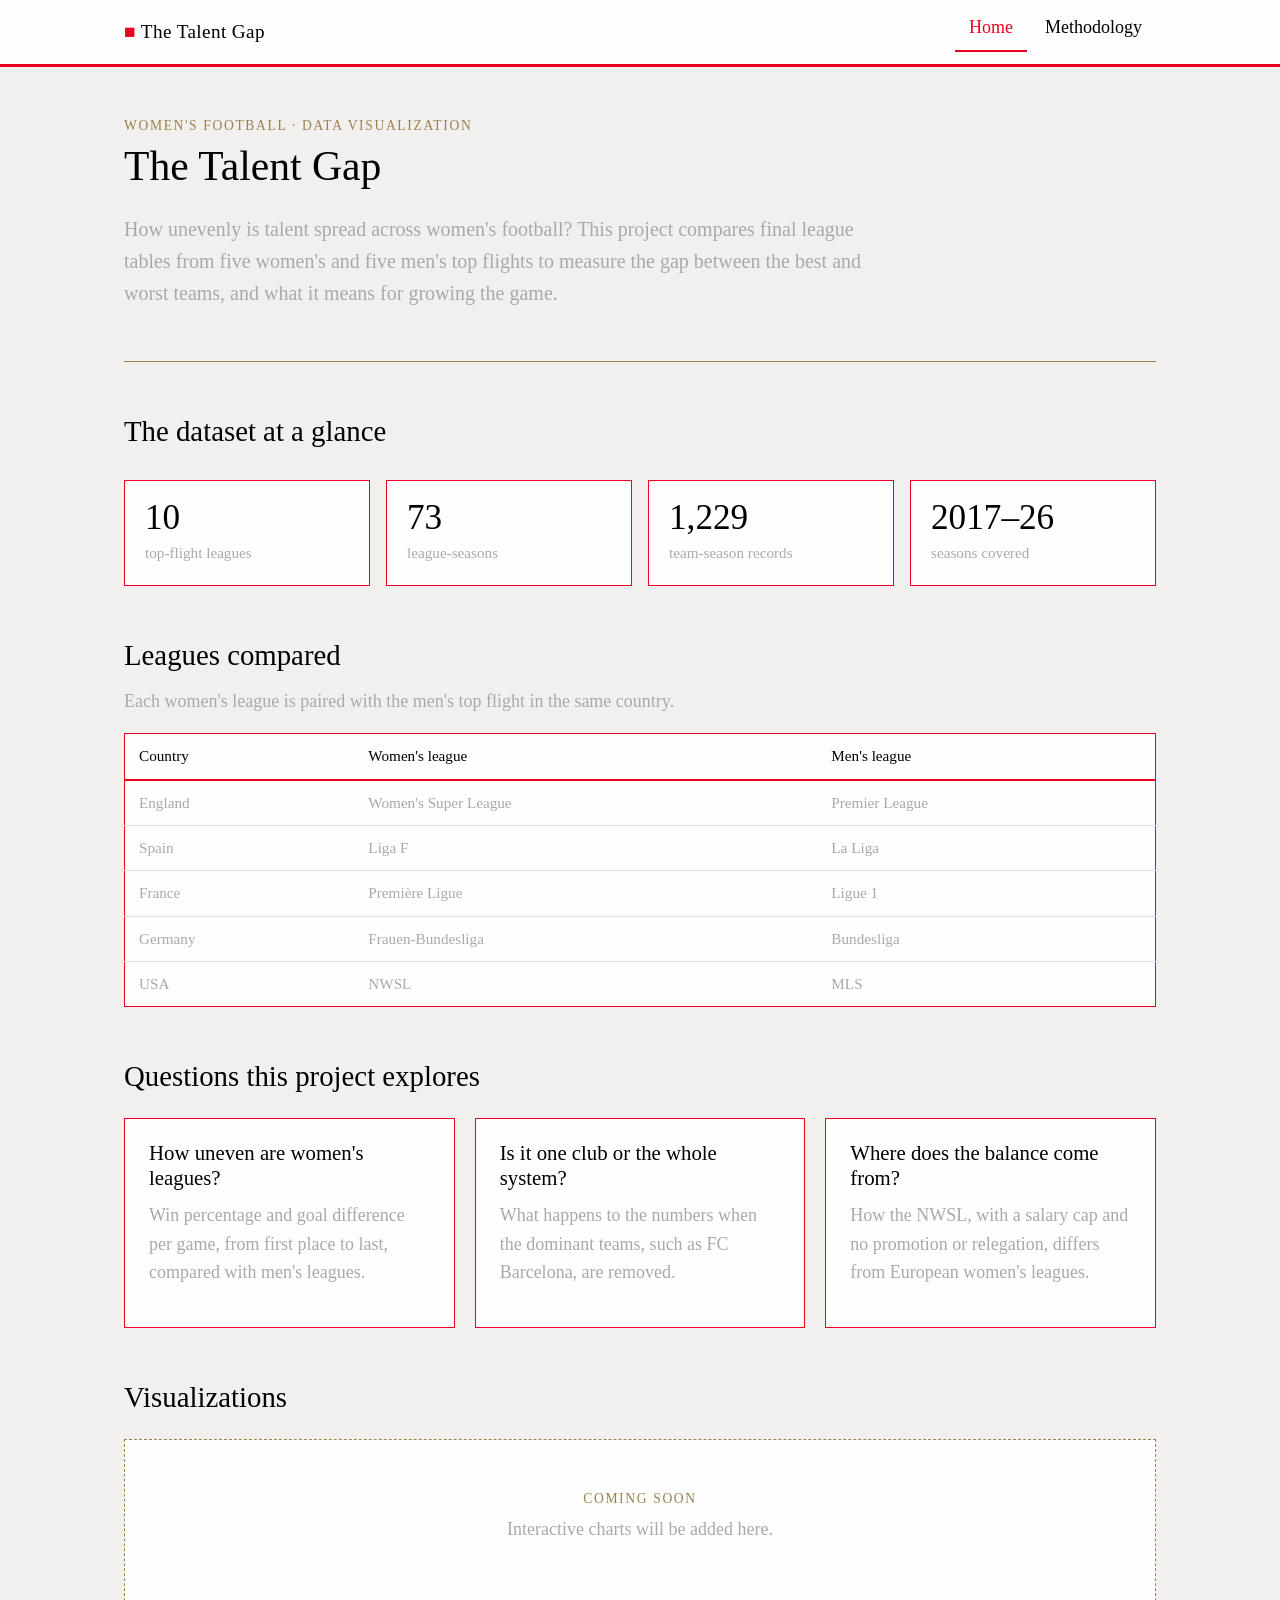
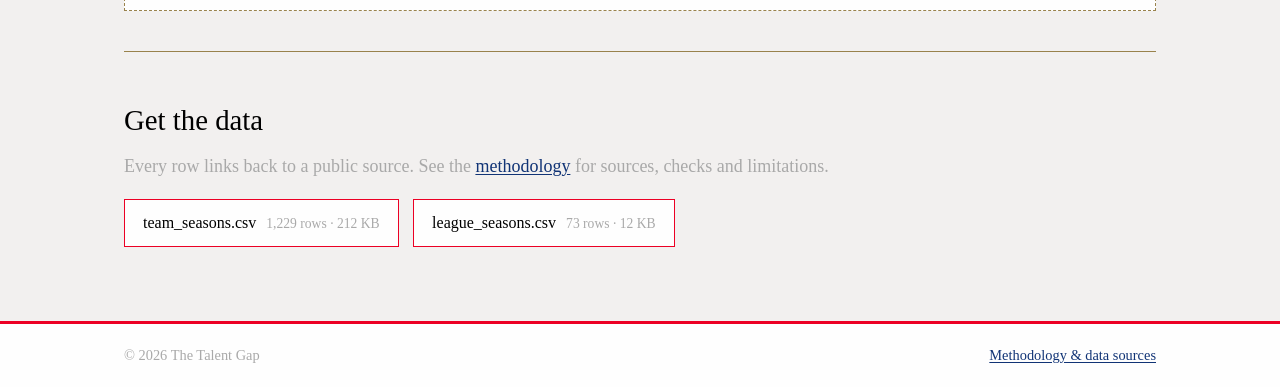
==== index.html @ 74a4b386 "add index.html" ====
<!DOCTYPE html>
<html lang="en">
<head>
  <meta charset="UTF-8">
  <meta name="viewport" content="width=device-width, initial-scale=1.0">
  <title>The Talent Gap | Women's Football Data Visualization</title>
  <meta name="description" content="A data visualization project comparing competitive balance and goal difference across women's and men's top-flight football leagues, 2017–2026.">
  <link rel="stylesheet" href="css/style.css">
</head>
<body>

  <header class="site-header">
    <div class="container">
      <a class="site-title" href="index.html"><span class="mark">&#9632;</span> The Talent Gap</a>
      <button class="nav-toggle" aria-expanded="false" aria-controls="site-nav">Menu</button>
      <nav class="site-nav" id="site-nav" aria-label="Main">
        <ul>
          <li><a href="index.html" aria-current="page">Home</a></li>
          <!-- Add later: <li><a href="visualizations.html">Visualizations</a></li> -->
          <!-- Add later: <li><a href="takeaways.html">Takeaways</a></li> -->
          <li><a href="methodology.html">Methodology</a></li>
        </ul>
      </nav>
    </div>
  </header>

  <main>
    <div class="container">

      <section class="hero">
        <p class="eyebrow">Women's football &middot; Data visualization</p>
        <h1>The Talent Gap</h1>
        <p class="lede">
          How unevenly is talent spread across women's football? This project compares
          final league tables from five women's and five men's top flights to measure
          the gap between the best and worst teams, and what it means for growing the game.
        </p>
      </section>

      <section aria-labelledby="dataset-heading">
        <h2 id="dataset-heading">The dataset at a glance</h2>
        <div class="stats">
          <div class="stat"><span class="value">10</span><span class="label">top-flight leagues</span></div>
          <div class="stat"><span class="value">73</span><span class="label">league-seasons</span></div>
          <div class="stat"><span class="value">1,229</span><span class="label">team-season records</span></div>
          <div class="stat"><span class="value">2017&ndash;26</span><span class="label">seasons covered</span></div>
        </div>
      </section>

      <section aria-labelledby="leagues-heading">
        <h2 id="leagues-heading">Leagues compared</h2>
        <p>Each women's league is paired with the men's top flight in the same country.</p>
        <div class="table-wrap">
          <table>
            <thead>
              <tr><th scope="col">Country</th><th scope="col">Women's league</th><th scope="col">Men's league</th></tr>
            </thead>
            <tbody>
              <tr><td>England</td><td>Women's Super League</td><td>Premier League</td></tr>
              <tr><td>Spain</td><td>Liga F</td><td>La Liga</td></tr>
              <tr><td>France</td><td>Première Ligue</td><td>Ligue 1</td></tr>
              <tr><td>Germany</td><td>Frauen-Bundesliga</td><td>Bundesliga</td></tr>
              <tr><td>USA</td><td>NWSL</td><td>MLS</td></tr>
            </tbody>
          </table>
        </div>
      </section>

      <section aria-labelledby="questions-heading">
        <h2 id="questions-heading">Questions this project explores</h2>
        <div class="cards">
          <div class="card">
            <h3>How uneven are women's leagues?</h3>
            <p>Win percentage and goal difference per game, from first place to last, compared with men's leagues.</p>
          </div>
          <div class="card">
            <h3>Is it one club or the whole system?</h3>
            <p>What happens to the numbers when the dominant teams, such as FC Barcelona, are removed.</p>
          </div>
          <div class="card">
            <h3>Where does the balance come from?</h3>
            <p>How the NWSL, with a salary cap and no promotion or relegation, differs from European women's leagues.</p>
          </div>
        </div>
      </section>

      <section aria-labelledby="viz-heading">
        <h2 id="viz-heading">Visualizations</h2>
        <div class="placeholder">
          <p class="eyebrow">Coming soon</p>
          <p>Interactive charts will be added here.</p>
        </div>
      </section>

      <hr class="rule">

      <section aria-labelledby="data-heading">
        <h2 id="data-heading">Get the data</h2>
        <p>
          Every row links back to a public source. See the
          <a href="methodology.html">methodology</a> for sources, checks and limitations.
        </p>
        <a class="button" href="data/team_seasons.csv" download>team_seasons.csv <span class="meta">1,229 rows &middot; 212 KB</span></a>
        <a class="button" href="data/league_seasons.csv" download>league_seasons.csv <span class="meta">73 rows &middot; 12 KB</span></a>
      </section>

    </div>
  </main>

  <footer class="site-footer">
    <div class="container">
      <span>&copy; <span id="year"></span> The Talent Gap</span>
      <span><a href="methodology.html">Methodology &amp; data sources</a></span>
    </div>
  </footer>

  <script src="js/main.js"></script>
</body>
</html>
---- css/style.css ----
:root {
  /* Base */
  --bg: #F2F0EF;
  --text: #A9A9A9;        /* body text */
  --heading: #000000;     /* titles / headers */
  --surface: #fefefe;     /* cards, tables, panels */

  /* Arsenal accents */
  --red: #ec0024;         /* primary accent: rules, borders, active nav */
  --red-dark: #ce0041;    /* hover / pressed */
  --navy: #113476;        /* links, secondary accent */
  --gold: #99824c;        /* small details: labels, eyebrow text */

  --font: "Times New Roman", Times, serif;
  --max-width: 1080px;
  --border: 1px solid var(--red);
}

/* ---------- Reset & base ---------- */
*,
*::before,
*::after { box-sizing: border-box; }

html { scroll-behavior: smooth; }

body {
  margin: 0;
  background: var(--bg);
  color: var(--text);
  font-family: var(--font);
  font-size: 18px;
  line-height: 1.6;
  display: flex;
  flex-direction: column;
  min-height: 100vh;
}

h1, h2, h3, h4 {
  color: var(--heading);
  font-weight: normal;
  line-height: 1.2;
  margin: 0 0 0.5em;
}
h1 { font-size: 2.6rem; }
h2 { font-size: 1.8rem; margin-top: 1.8em; }
h3 { font-size: 1.3rem; margin-top: 1.4em; }

p { margin: 0 0 1em; }

a {
  color: var(--navy);
  text-decoration: underline;
  text-underline-offset: 2px;
}
a:hover,
a:focus-visible { color: var(--red-dark); }

:focus-visible {
  outline: 2px solid var(--red);
  outline-offset: 2px;
}

strong { color: var(--heading); font-weight: bold; }

code {
  font-family: "Courier New", Courier, monospace;
  font-size: 0.9em;
  color: var(--heading);
  background: var(--surface);
  border: 1px solid #e3dfdc;
  padding: 0 4px;
}

.container {
  width: 100%;
  max-width: var(--max-width);
  margin: 0 auto;
  padding: 0 24px;
}

/* ---------- Header & navigation ---------- */
.site-header {
  background: var(--surface);
  border-bottom: 3px solid var(--red);
}

.site-header .container {
  display: flex;
  align-items: center;
  justify-content: space-between;
  gap: 24px;
  min-height: 64px;
}

.site-title {
  color: var(--heading);
  font-size: 1.2rem;
  text-decoration: none;
  letter-spacing: 0.02em;
}
.site-title:hover { color: var(--red); }
.site-title .mark { color: var(--red); }

.nav-toggle {
  display: none;
  background: none;
  border: var(--border);
  border-radius: 0;
  color: var(--heading);
  font-family: var(--font);
  font-size: 1rem;
  padding: 4px 12px;
  cursor: pointer;
}

.site-nav ul {
  list-style: none;
  display: flex;
  gap: 4px;
  margin: 0;
  padding: 0;
}

.site-nav a {
  display: block;
  padding: 8px 14px;
  color: var(--heading);
  text-decoration: none;
  border-bottom: 2px solid transparent;
}
.site-nav a:hover { color: var(--red); }
.site-nav a[aria-current="page"] {
  color: var(--red);
  border-bottom-color: var(--red);
}

/* ---------- Main ---------- */
main { flex: 1; padding: 48px 0 64px; }

.eyebrow {
  color: var(--gold);
  text-transform: uppercase;
  letter-spacing: 0.12em;
  font-size: 0.85rem;
  margin-bottom: 0.4em;
}

.lede {
  font-size: 1.25rem;
  max-width: 760px;
}

.rule {
  border: 0;
  border-top: 1px solid var(--gold);
  margin: 40px 0;
}

/* Hero */
.hero {
  padding-bottom: 32px;
  border-bottom: 1px solid var(--gold);
  margin-bottom: 40px;
}

/* Stat tiles */
.stats {
  display: grid;
  grid-template-columns: repeat(auto-fit, minmax(180px, 1fr));
  gap: 16px;
  margin: 32px 0;
}

.stat {
  background: var(--surface);
  border: var(--border);
  padding: 18px 20px;
}
.stat .value {
  display: block;
  color: var(--heading);
  font-size: 2.2rem;
  line-height: 1.1;
}
.stat .label { font-size: 0.95rem; }

/* Cards */
.cards {
  display: grid;
  grid-template-columns: repeat(auto-fit, minmax(260px, 1fr));
  gap: 20px;
  margin: 24px 0;
}

.card {
  background: var(--surface);
  border: var(--border);
  padding: 22px 24px;
}
.card h3 { margin-top: 0; }

/* Placeholder for charts added later */
.placeholder {
  background: var(--surface);
  border: 1px dashed var(--gold);
  padding: 48px 24px;
  text-align: center;
  margin: 24px 0;
}

/* Buttons (used for downloads) */
.button {
  display: inline-block;
  background: var(--surface);
  color: var(--heading);
  border: var(--border);
  border-radius: 0;
  padding: 10px 18px;
  text-decoration: none;
  font-family: var(--font);
  font-size: 1rem;
  margin: 0 10px 10px 0;
}
.button:hover,
.button:focus-visible {
  background: var(--red);
  color: var(--surface);
}
.button .meta { color: var(--text); font-size: 0.85rem; margin-left: 6px; }
.button:hover .meta { color: var(--surface); }

/* Tables */
.table-wrap { overflow-x: auto; margin: 16px 0 24px; }

table {
  width: 100%;
  border-collapse: collapse;
  background: var(--surface);
  border: var(--border);
  font-size: 0.95rem;
}

th, td {
  text-align: left;
  padding: 10px 14px;
  border-bottom: 1px solid #e3dfdc;
  vertical-align: top;
}

th {
  color: var(--heading);
  font-weight: normal;
  border-bottom: 2px solid var(--red);
}

tbody tr:last-child td { border-bottom: 0; }

/* Lists */
ol, ul { padding-left: 1.4em; }
li { margin-bottom: 0.4em; }

/* Methodology layout: sticky table of contents + content */
.with-toc {
  display: grid;
  grid-template-columns: 220px 1fr;
  gap: 48px;
  align-items: start;
}

.toc {
  position: sticky;
  top: 24px;
  background: var(--surface);
  border: var(--border);
  padding: 16px 18px;
  font-size: 0.95rem;
}
.toc h2 { font-size: 1.1rem; margin: 0 0 8px; }
.toc ul { list-style: none; padding: 0; margin: 0; }
.toc a { text-decoration: none; }

.doc section { scroll-margin-top: 24px; }
.doc section:first-child h2 { margin-top: 0; }

.note {
  border-left: 3px solid var(--navy);
  background: var(--surface);
  padding: 12px 16px;
  margin: 16px 0;
}

/* ---------- Footer ---------- */
.site-footer {
  background: var(--surface);
  border-top: 3px solid var(--red);
  padding: 20px 0;
  font-size: 0.9rem;
}
.site-footer .container {
  display: flex;
  justify-content: space-between;
  flex-wrap: wrap;
  gap: 12px;
}

/* ---------- Responsive ---------- */
@media (max-width: 760px) {
  body { font-size: 17px; }
  h1 { font-size: 2rem; }

  .nav-toggle { display: block; }
  .site-header .container { flex-wrap: wrap; }
  .site-nav { width: 100%; display: none; padding-bottom: 12px; }
  .site-nav.open { display: block; }
  .site-nav ul { flex-direction: column; }

  .with-toc { grid-template-columns: 1fr; gap: 24px; }
  .toc { position: static; }
}
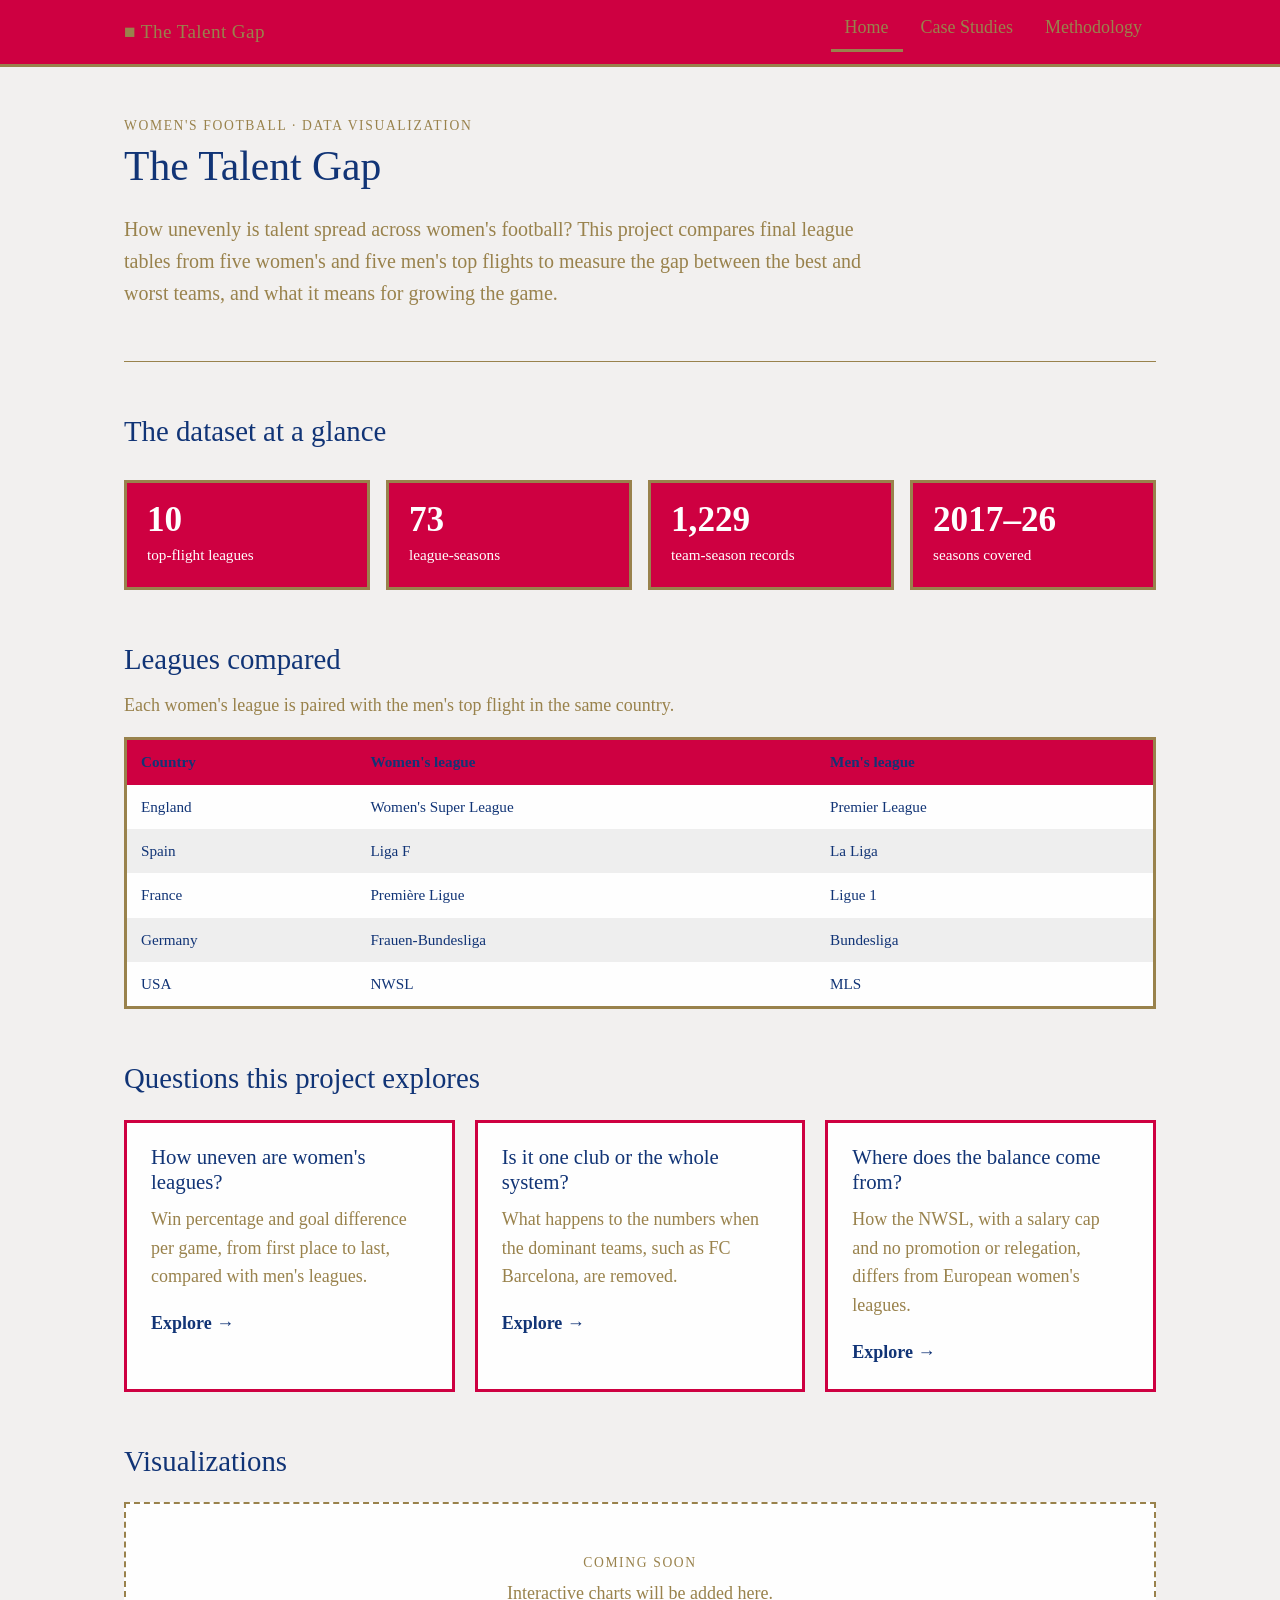
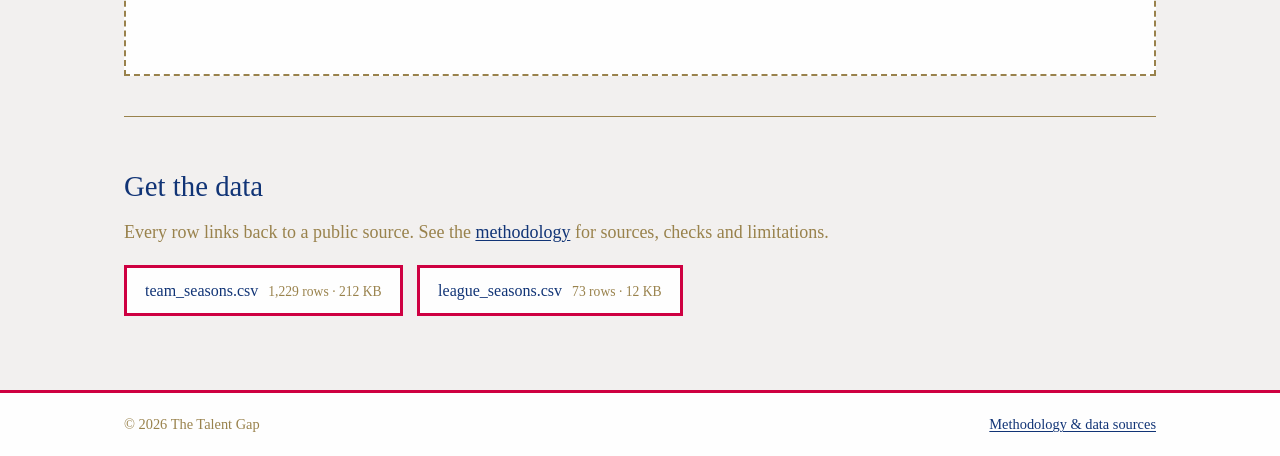
==== commit 956ab10e: "webpage html files" ====
--- a/index.html
+++ b/index.html
@@ -18,6 +18,7 @@
           <li><a href="index.html" aria-current="page">Home</a></li>
           <!-- Add later: <li><a href="visualizations.html">Visualizations</a></li> -->
           <!-- Add later: <li><a href="takeaways.html">Takeaways</a></li> -->
+          <li><a href="case-studies.html">Case Studies</a></li>
           <li><a href="methodology.html">Methodology</a></li>
         </ul>
       </nav>
@@ -69,18 +70,21 @@
       <section aria-labelledby="questions-heading">
         <h2 id="questions-heading">Questions this project explores</h2>
         <div class="cards">
-          <div class="card">
+          <a class="card card-link" href="question-uneven-leagues.html">
             <h3>How uneven are women's leagues?</h3>
             <p>Win percentage and goal difference per game, from first place to last, compared with men's leagues.</p>
-          </div>
-          <div class="card">
+            <span class="card-more">Explore &rarr;</span>
+          </a>
+          <a class="card card-link" href="question-one-club-or-system.html">
             <h3>Is it one club or the whole system?</h3>
             <p>What happens to the numbers when the dominant teams, such as FC Barcelona, are removed.</p>
-          </div>
-          <div class="card">
+            <span class="card-more">Explore &rarr;</span>
+          </a>
+          <a class="card card-link" href="question-where-balance-comes-from.html">
             <h3>Where does the balance come from?</h3>
             <p>How the NWSL, with a salary cap and no promotion or relegation, differs from European women's leagues.</p>
-          </div>
+            <span class="card-more">Explore &rarr;</span>
+          </a>
         </div>
       </section>
 
--- a/css/style.css
+++ b/css/style.css
@@ -1,20 +1,28 @@
+/* ==========================================================================
+   Women's Football Talent Dispersion: site styles
+   Palette: color change 3?
+   ========================================================================== */
 
 :root {
   /* Base */
-  --bg: #F2F0EF;
-  --text: #A9A9A9;        /* body text */
-  --heading: #000000;     /* titles / headers */
-  --surface: #fefefe;     /* cards, tables, panels */
-
-  /* Arsenal accents */
-  --red: #ec0024;         /* primary accent: rules, borders, active nav */
-  --red-dark: #ce0041;    /* hover / pressed */
-  --navy: #113476;        /* links, secondary accent */
-  --gold: #99824c;        /* small details: labels, eyebrow text */
+  --bg: #F2F0EF;          /* page background */
+  --surface: #fefefe;     /* Arsenal white: cards, table bodies, panels */
+
+  /* Arsenal palette */
+  --red: #ce0041;         /* primary red: outlines, header bar, table headers */
+  --red-2: #ec0024;       /* secondary red: only where stated */
+  --navy: #113476;        /* headings, links, table outlines and body text */
+  --gold: #99824c;        /* body text, header text and highlights */
+  --white: #fefefe;
+
+  /* Roles */
+  --text: var(--gold);    /* body text */
+  --heading: var(--navy); /* titles / headers */
 
   --font: "Times New Roman", Times, serif;
   --max-width: 1080px;
-  --border: 1px solid var(--red);
+  --outline-width: 3px;
+  --border: var(--outline-width) solid var(--red);
 }
 
 /* ---------- Reset & base ---------- */
@@ -54,7 +62,7 @@
   text-underline-offset: 2px;
 }
 a:hover,
-a:focus-visible { color: var(--red-dark); }
+a:focus-visible { color: var(--red); }
 
 :focus-visible {
   outline: 2px solid var(--red);
@@ -66,7 +74,7 @@
 code {
   font-family: "Courier New", Courier, monospace;
   font-size: 0.9em;
-  color: var(--heading);
+  color: var(--navy);
   background: var(--surface);
   border: 1px solid #e3dfdc;
   padding: 0 4px;
@@ -79,10 +87,10 @@
   padding: 0 24px;
 }
 
-/* ---------- Header & navigation ---------- */
+/* ---------- Header & navigation (red bar, gold text) ---------- */
 .site-header {
-  background: var(--surface);
-  border-bottom: 3px solid var(--red);
+  background: var(--red);
+  border-bottom: 3px solid var(--gold);
 }
 
 .site-header .container {
@@ -93,21 +101,24 @@
   min-height: 64px;
 }
 
+.site-header :focus-visible { outline-color: var(--gold); }
+
 .site-title {
-  color: var(--heading);
+  color: var(--gold);
   font-size: 1.2rem;
   text-decoration: none;
   letter-spacing: 0.02em;
 }
-.site-title:hover { color: var(--red); }
-.site-title .mark { color: var(--red); }
+.site-title:hover,
+.site-title:focus-visible { color: var(--white); }
+.site-title .mark { color: var(--gold); }
 
 .nav-toggle {
   display: none;
   background: none;
-  border: var(--border);
+  border: 2px solid var(--gold);
   border-radius: 0;
-  color: var(--heading);
+  color: var(--gold);
   font-family: var(--font);
   font-size: 1rem;
   padding: 4px 12px;
@@ -125,14 +136,15 @@
 .site-nav a {
   display: block;
   padding: 8px 14px;
-  color: var(--heading);
+  color: var(--gold);
   text-decoration: none;
-  border-bottom: 2px solid transparent;
-}
-.site-nav a:hover { color: var(--red); }
+  border-bottom: 3px solid transparent;
+}
+.site-nav a:hover,
+.site-nav a:focus-visible { color: var(--white); }
 .site-nav a[aria-current="page"] {
-  color: var(--red);
-  border-bottom-color: var(--red);
+  color: var(--gold);
+  border-bottom-color: var(--gold);
 }
 
 /* ---------- Main ---------- */
@@ -164,7 +176,7 @@
   margin-bottom: 40px;
 }
 
-/* Stat tiles */
+/* Stat tiles: red box, gold outline, bold navy number, white label */
 .stats {
   display: grid;
   grid-template-columns: repeat(auto-fit, minmax(180px, 1fr));
@@ -173,17 +185,21 @@
 }
 
 .stat {
-  background: var(--surface);
-  border: var(--border);
+  background: var(--red);
+  border: var(--outline-width) solid var(--gold);
   padding: 18px 20px;
 }
 .stat .value {
   display: block;
-  color: var(--heading);
+  color: var(--white);
+  font-weight: bold;
   font-size: 2.2rem;
   line-height: 1.1;
 }
-.stat .label { font-size: 0.95rem; }
+.stat .label {
+  color: var(--white);
+  font-size: 0.95rem;
+}
 
 /* Cards */
 .cards {
@@ -200,10 +216,42 @@
 }
 .card h3 { margin-top: 0; }
 
+/* Clickable cards */
+.card-link {
+  display: block;
+  color: var(--text);
+  text-decoration: none;
+  transition: border-color 0.15s ease, background-color 0.15s ease;
+}
+.card-link:hover,
+.card-link:focus-visible {
+  color: var(--text);
+  border-color: var(--navy);
+  background: #f7f7f7;
+}
+.card-link:hover h3,
+.card-link:focus-visible h3 { text-decoration: underline; text-underline-offset: 3px; }
+.card-more { color: var(--navy); font-weight: bold; }
+
+/* Back link on sub-pages */
+.back-link { display: inline-block; margin-bottom: 1em; }
+
+/* Planned-focus note under case-study headings */
+.plan {
+  border-left: 3px solid var(--gold);
+  background: var(--surface);
+  padding: 10px 16px;
+  margin: 0 0 16px;
+  font-style: italic;
+}
+
+.case-study { padding-bottom: 8px; border-bottom: 1px solid var(--gold); margin-bottom: 32px; }
+.case-study:last-child { border-bottom: 0; }
+
 /* Placeholder for charts added later */
 .placeholder {
   background: var(--surface);
-  border: 1px dashed var(--gold);
+  border: 2px dashed var(--gold);
   padding: 48px 24px;
   text-align: center;
   margin: 24px 0;
@@ -213,7 +261,7 @@
 .button {
   display: inline-block;
   background: var(--surface);
-  color: var(--heading);
+  color: var(--navy);
   border: var(--border);
   border-radius: 0;
   padding: 10px 18px;
@@ -225,36 +273,42 @@
 .button:hover,
 .button:focus-visible {
   background: var(--red);
-  color: var(--surface);
-}
-.button .meta { color: var(--text); font-size: 0.85rem; margin-left: 6px; }
-.button:hover .meta { color: var(--surface); }
-
-/* Tables */
+  color: var(--white);
+}
+.button .meta { color: var(--gold); font-size: 0.85rem; margin-left: 6px; }
+.button:hover .meta,
+.button:focus-visible .meta { color: var(--white); }
+
+/* Tables: gold outline, red header row with bold navy text,
+   alternating white / light grey rows with navy text, darker grey on hover */
 .table-wrap { overflow-x: auto; margin: 16px 0 24px; }
 
 table {
   width: 100%;
   border-collapse: collapse;
   background: var(--surface);
-  border: var(--border);
+  border: var(--outline-width) solid var(--gold);
   font-size: 0.95rem;
 }
 
 th, td {
   text-align: left;
   padding: 10px 14px;
-  border-bottom: 1px solid #e3dfdc;
   vertical-align: top;
 }
 
-th {
-  color: var(--heading);
-  font-weight: normal;
-  border-bottom: 2px solid var(--red);
-}
-
-tbody tr:last-child td { border-bottom: 0; }
+thead th {
+  background: var(--red);
+  color: var(--navy);
+  font-weight: bold;
+}
+
+tbody td { color: var(--navy); }
+
+tbody tr:nth-child(odd)  { background: var(--surface); }
+tbody tr:nth-child(even) { background: #eeeeee; }   /* light grey stripe */
+tbody tr { transition: background-color 0.15s ease; }
+tbody tr:hover { background: #d9d9d9; }             /* darker grey on hover */
 
 /* Lists */
 ol, ul { padding-left: 1.4em; }
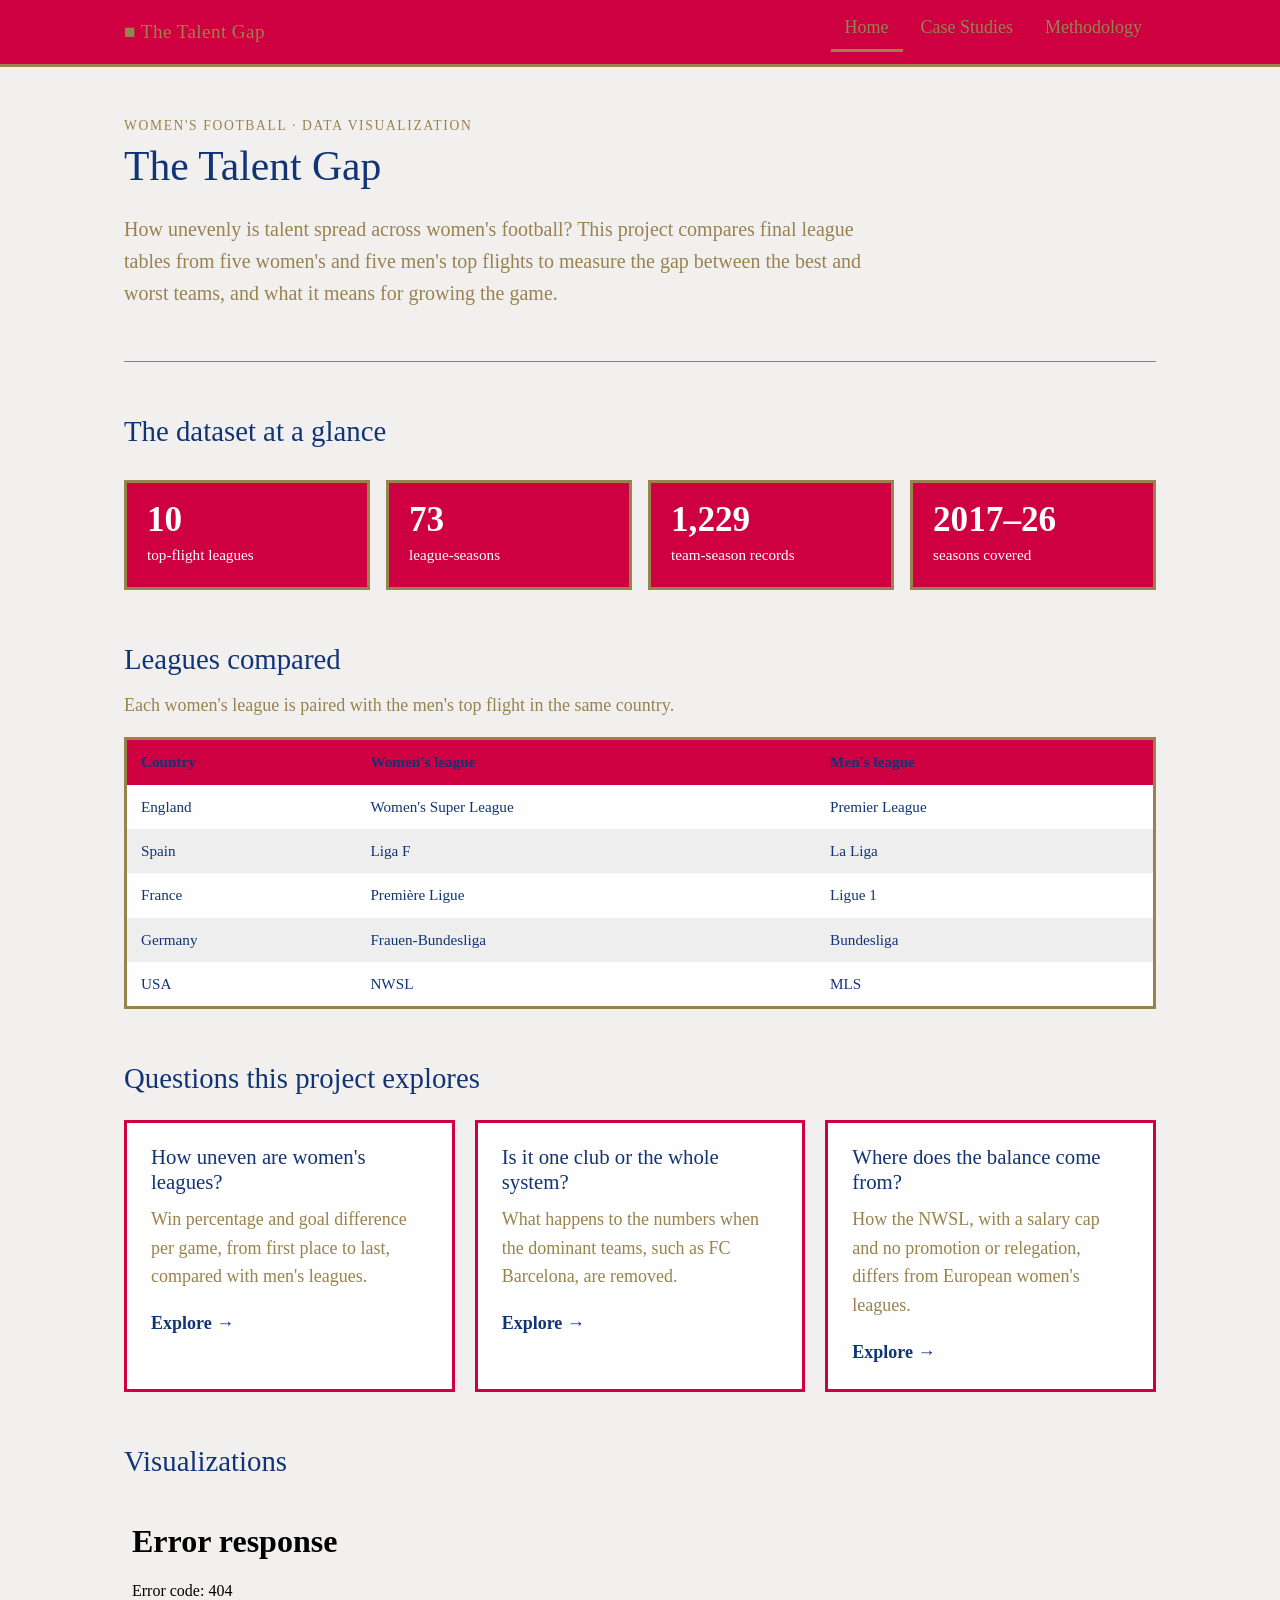
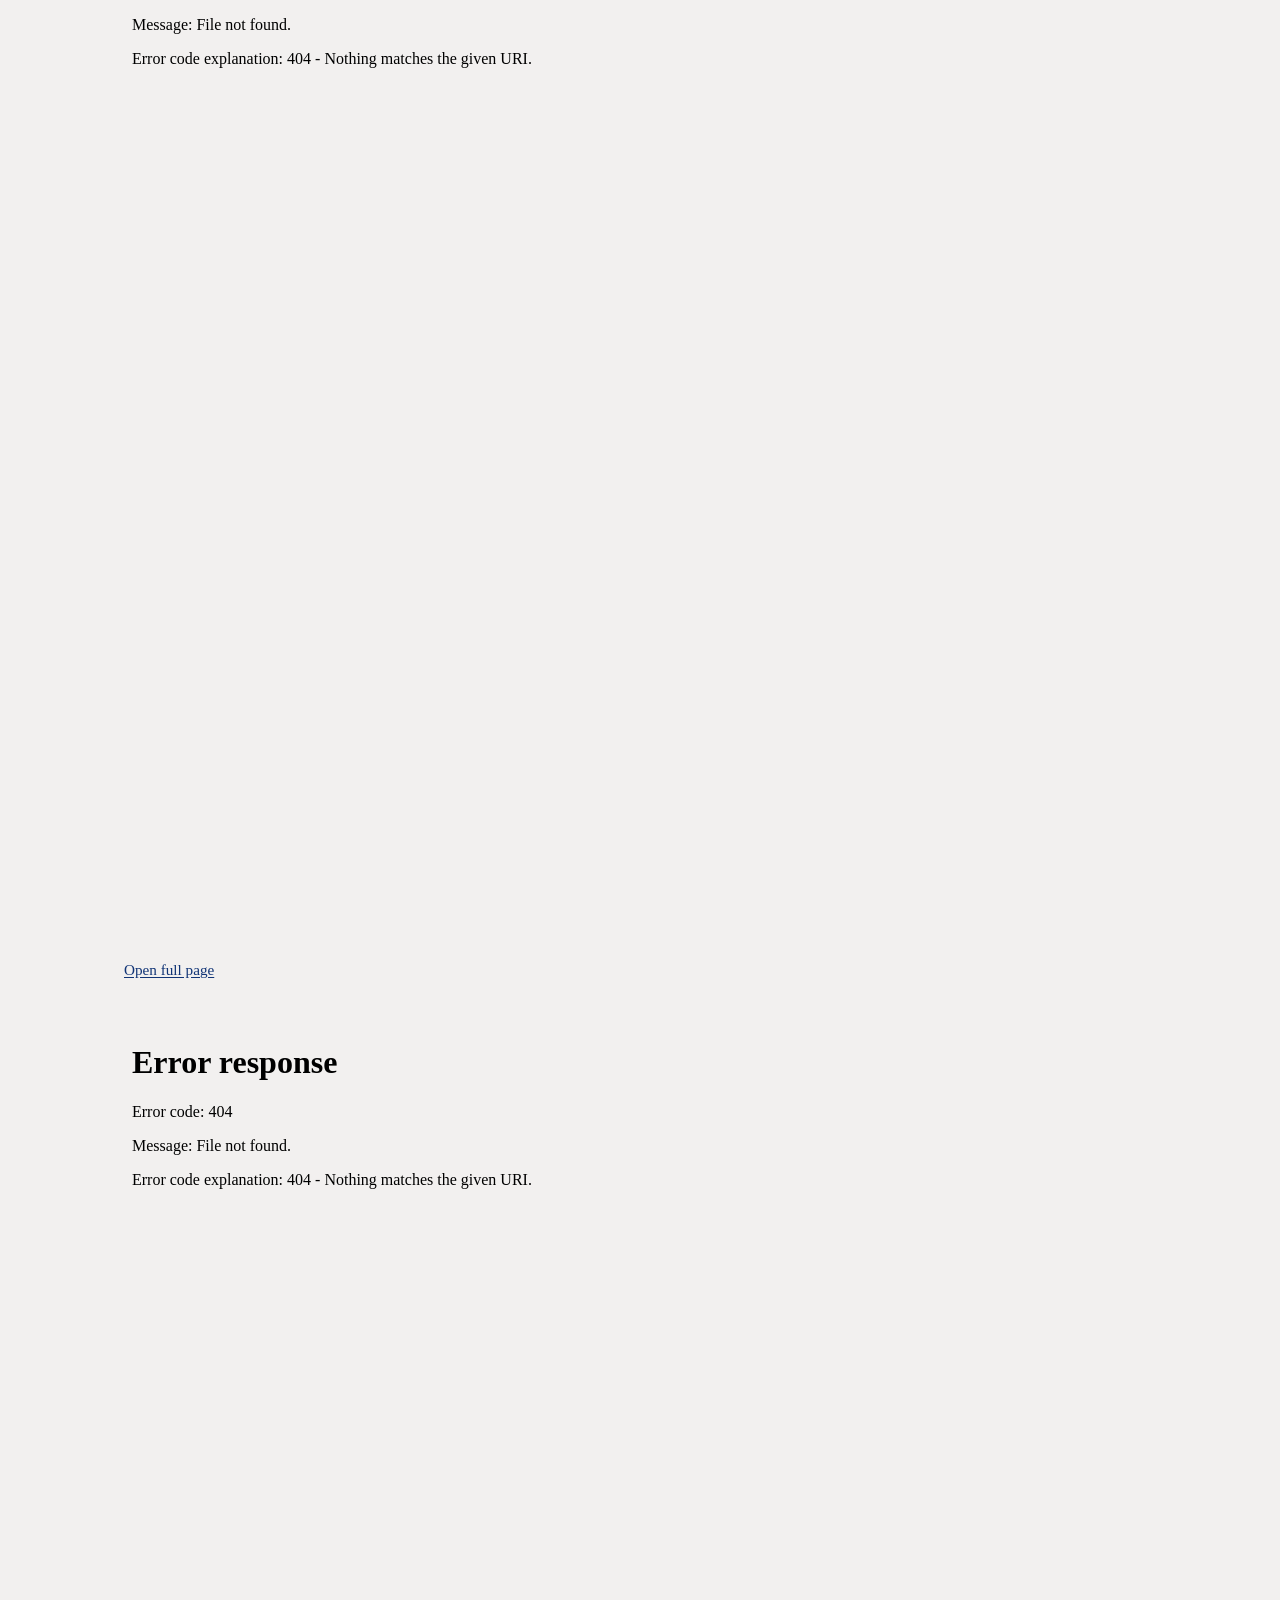
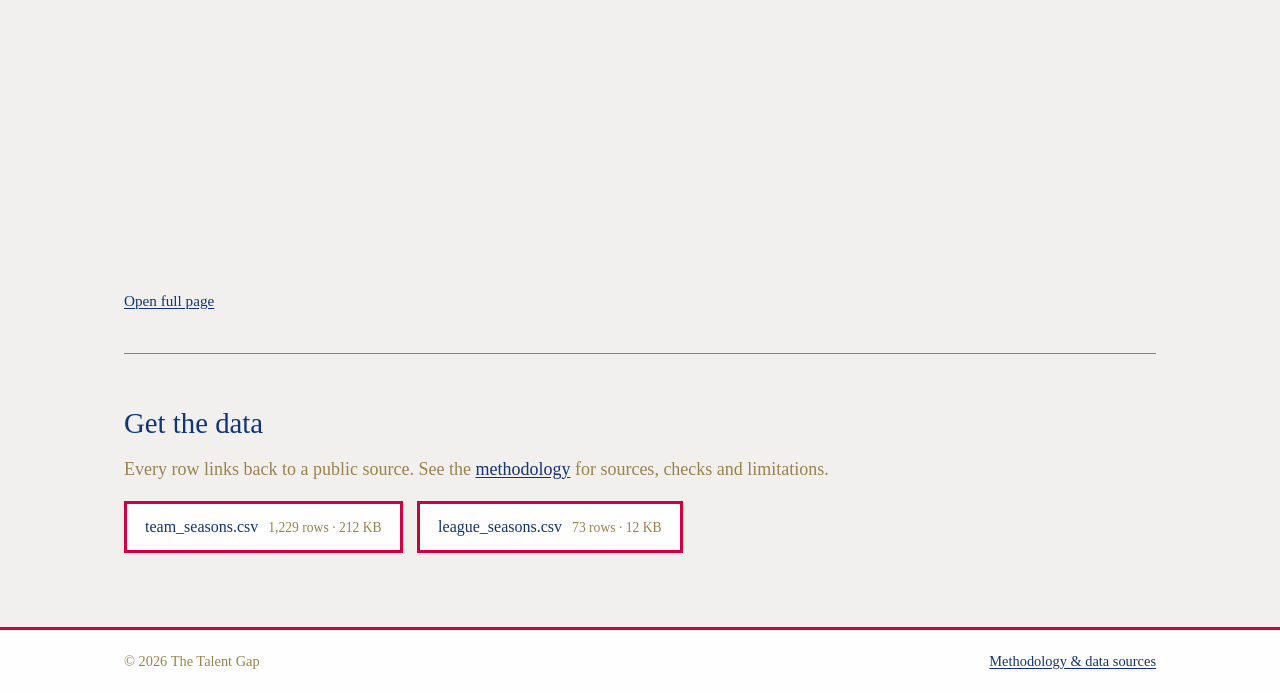
==== commit 6bcfa8cd: "add graph" ====
--- a/index.html
+++ b/index.html
@@ -90,10 +90,14 @@
 
       <section aria-labelledby="viz-heading">
         <h2 id="viz-heading">Visualizations</h2>
-        <div class="placeholder">
-          <p class="eyebrow">Coming soon</p>
-          <p>Interactive charts will be added here.</p>
-        </div>
+        <figure class="chart">
+          <iframe class="chart-frame" src="graphs/gd_gap.html" height="1050" loading="lazy" title="Best vs worst team gap"></iframe>
+          <figcaption><a href="graphs/gd_gap.html">Open full page</a></figcaption>
+        </figure>
+        <figure class="chart">
+          <iframe class="chart-frame" src="graphs/gd_by_position.html" height="860" loading="lazy" title="Goal difference by finishing position"></iframe>
+          <figcaption><a href="graphs/gd_by_position.html">Open full page</a></figcaption>
+        </figure>
       </section>
 
       <hr class="rule">
--- a/css/style.css
+++ b/css/style.css
@@ -372,3 +372,7 @@
   .with-toc { grid-template-columns: 1fr; gap: 24px; }
   .toc { position: static; }
 }
+
+.chart { margin: 24px 0 40px; }
+.chart-frame { display: block; width: 100%; border: 0; background: var(--bg); }
+.chart figcaption { font-size: 0.95rem; margin-top: 6px; }
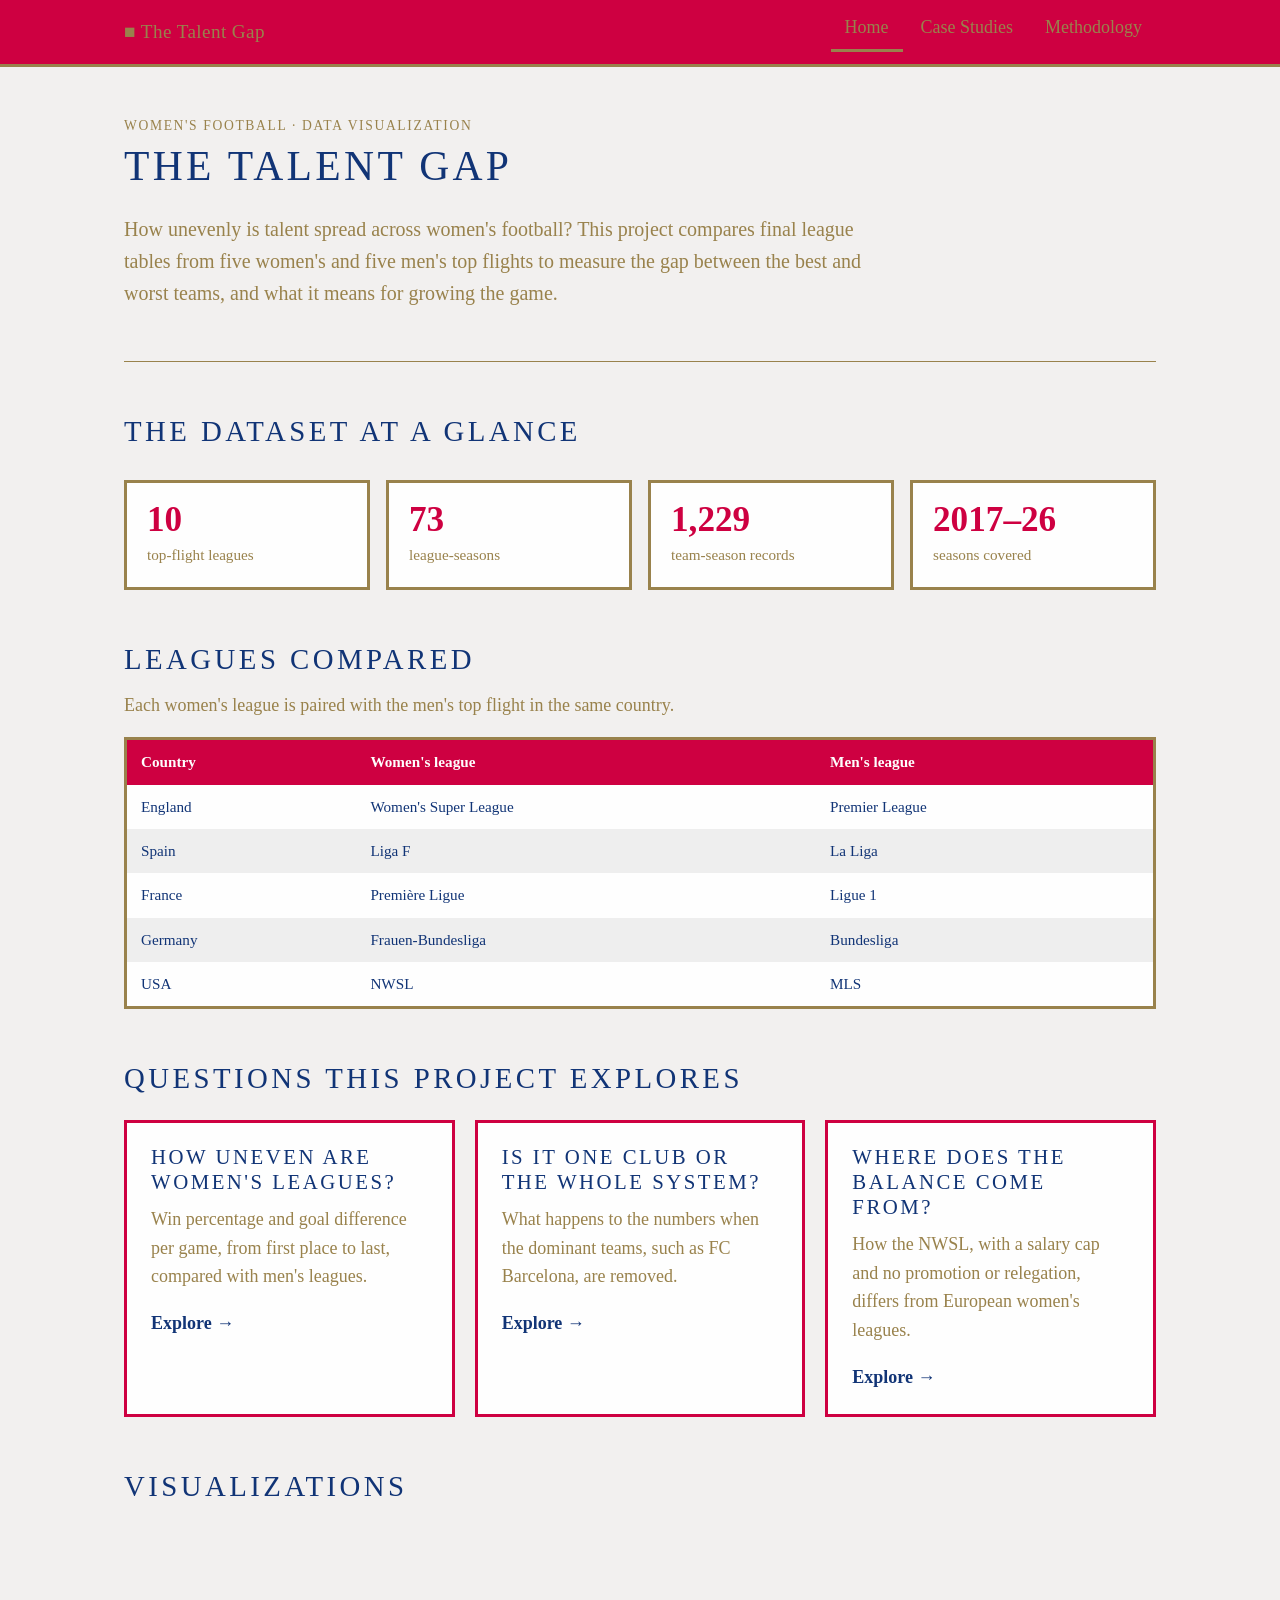
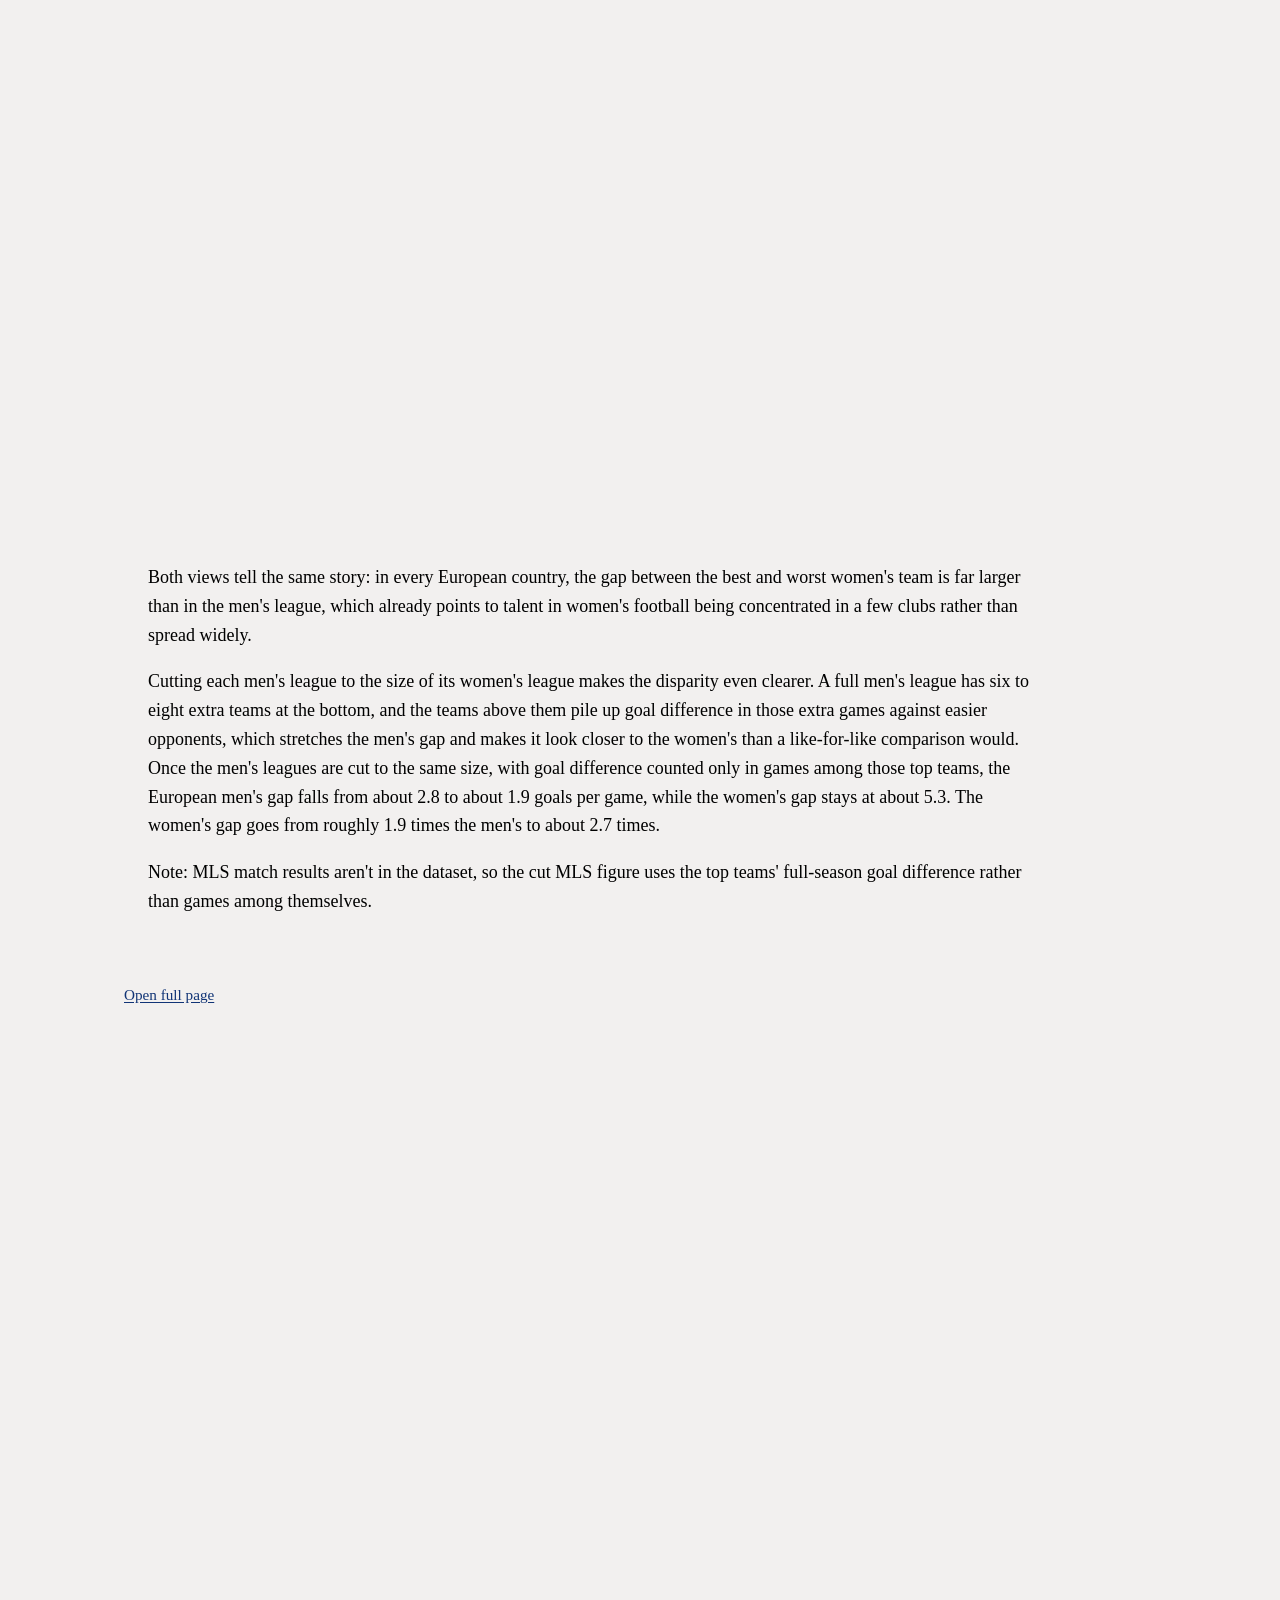
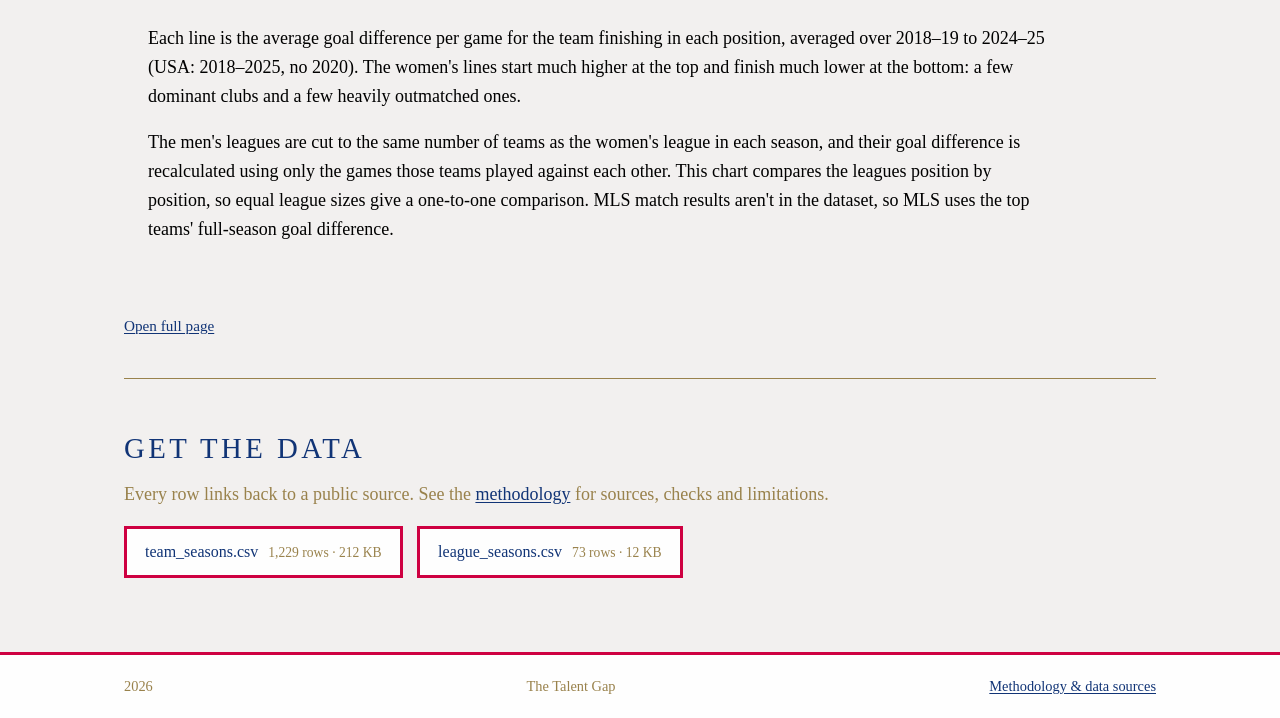
==== commit e21e5e19: "change footer" ====
--- a/index.html
+++ b/index.html
@@ -117,7 +117,7 @@
 
   <footer class="site-footer">
     <div class="container">
-      <span>&copy; <span id="year"></span> The Talent Gap</span>
+      <span id="year"></span> The Talent Gap</span>
       <span><a href="methodology.html">Methodology &amp; data sources</a></span>
     </div>
   </footer>
--- a/css/style.css
+++ b/css/style.css
@@ -1,6 +1,6 @@
 /* ==========================================================================
    Women's Football Talent Dispersion: site styles
-   Palette: color change 3?
+   Palette: color change 5
    ========================================================================== */
 
 :root {
@@ -49,7 +49,10 @@
   font-weight: normal;
   line-height: 1.2;
   margin: 0 0 0.5em;
-}
+  text-transform: uppercase;   /* same style as the "Women's football · Data visualization" line */
+  letter-spacing: 0.12em;
+}
+h1 { letter-spacing: 0.08em; }
 h1 { font-size: 2.6rem; }
 h2 { font-size: 1.8rem; margin-top: 1.8em; }
 h3 { font-size: 1.3rem; margin-top: 1.4em; }
@@ -176,7 +179,7 @@
   margin-bottom: 40px;
 }
 
-/* Stat tiles: red box, gold outline, bold navy number, white label */
+/* Stat tiles: white box, gold outline, bold red number, gold label */
 .stats {
   display: grid;
   grid-template-columns: repeat(auto-fit, minmax(180px, 1fr));
@@ -185,19 +188,19 @@
 }
 
 .stat {
-  background: var(--red);
+  background: var(--white);
   border: var(--outline-width) solid var(--gold);
   padding: 18px 20px;
 }
 .stat .value {
   display: block;
-  color: var(--white);
+  color: var(--red);
   font-weight: bold;
   font-size: 2.2rem;
   line-height: 1.1;
 }
 .stat .label {
-  color: var(--white);
+  color: var(--gold);
   font-size: 0.95rem;
 }
 
@@ -279,7 +282,7 @@
 .button:hover .meta,
 .button:focus-visible .meta { color: var(--white); }
 
-/* Tables: gold outline, red header row with bold navy text,
+/* Tables: gold outline, red header row with bold white text,
    alternating white / light grey rows with navy text, darker grey on hover */
 .table-wrap { overflow-x: auto; margin: 16px 0 24px; }
 
@@ -299,7 +302,7 @@
 
 thead th {
   background: var(--red);
-  color: var(--navy);
+  color: var(--white);
   font-weight: bold;
 }
 
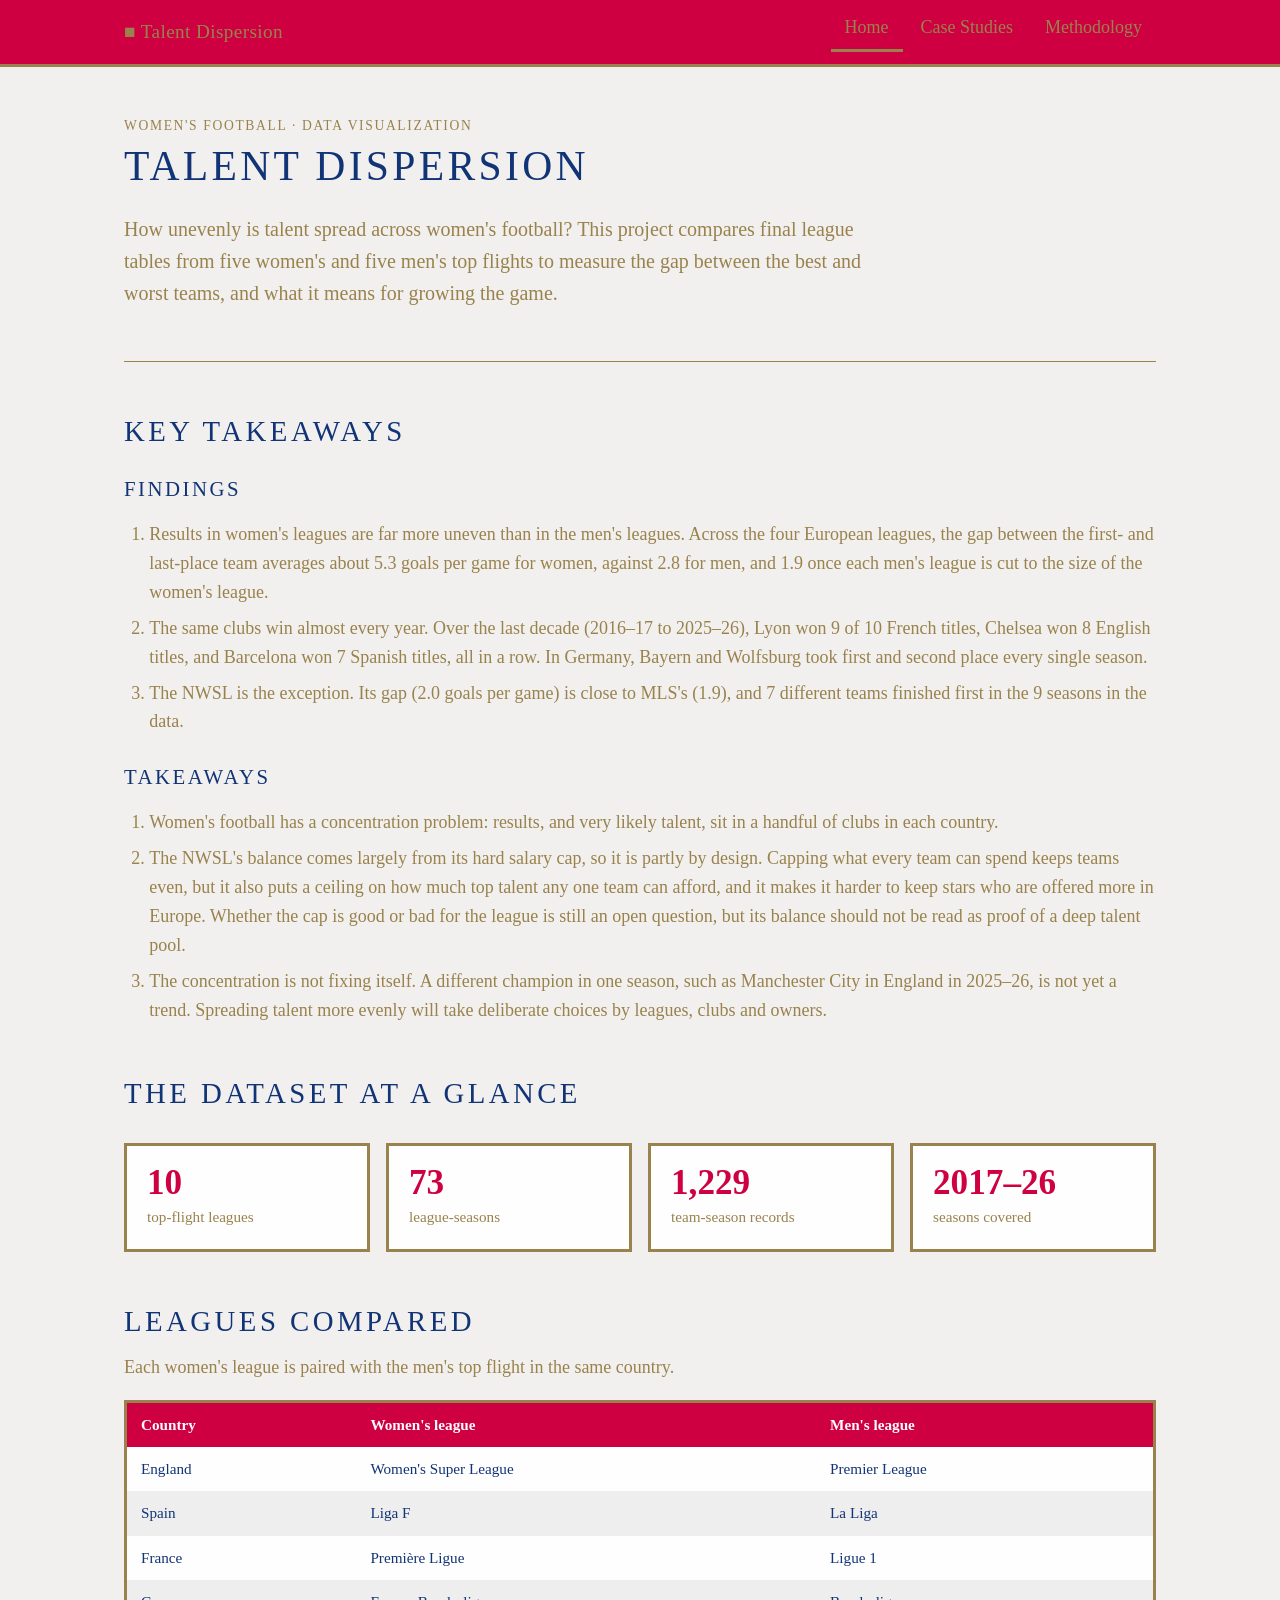
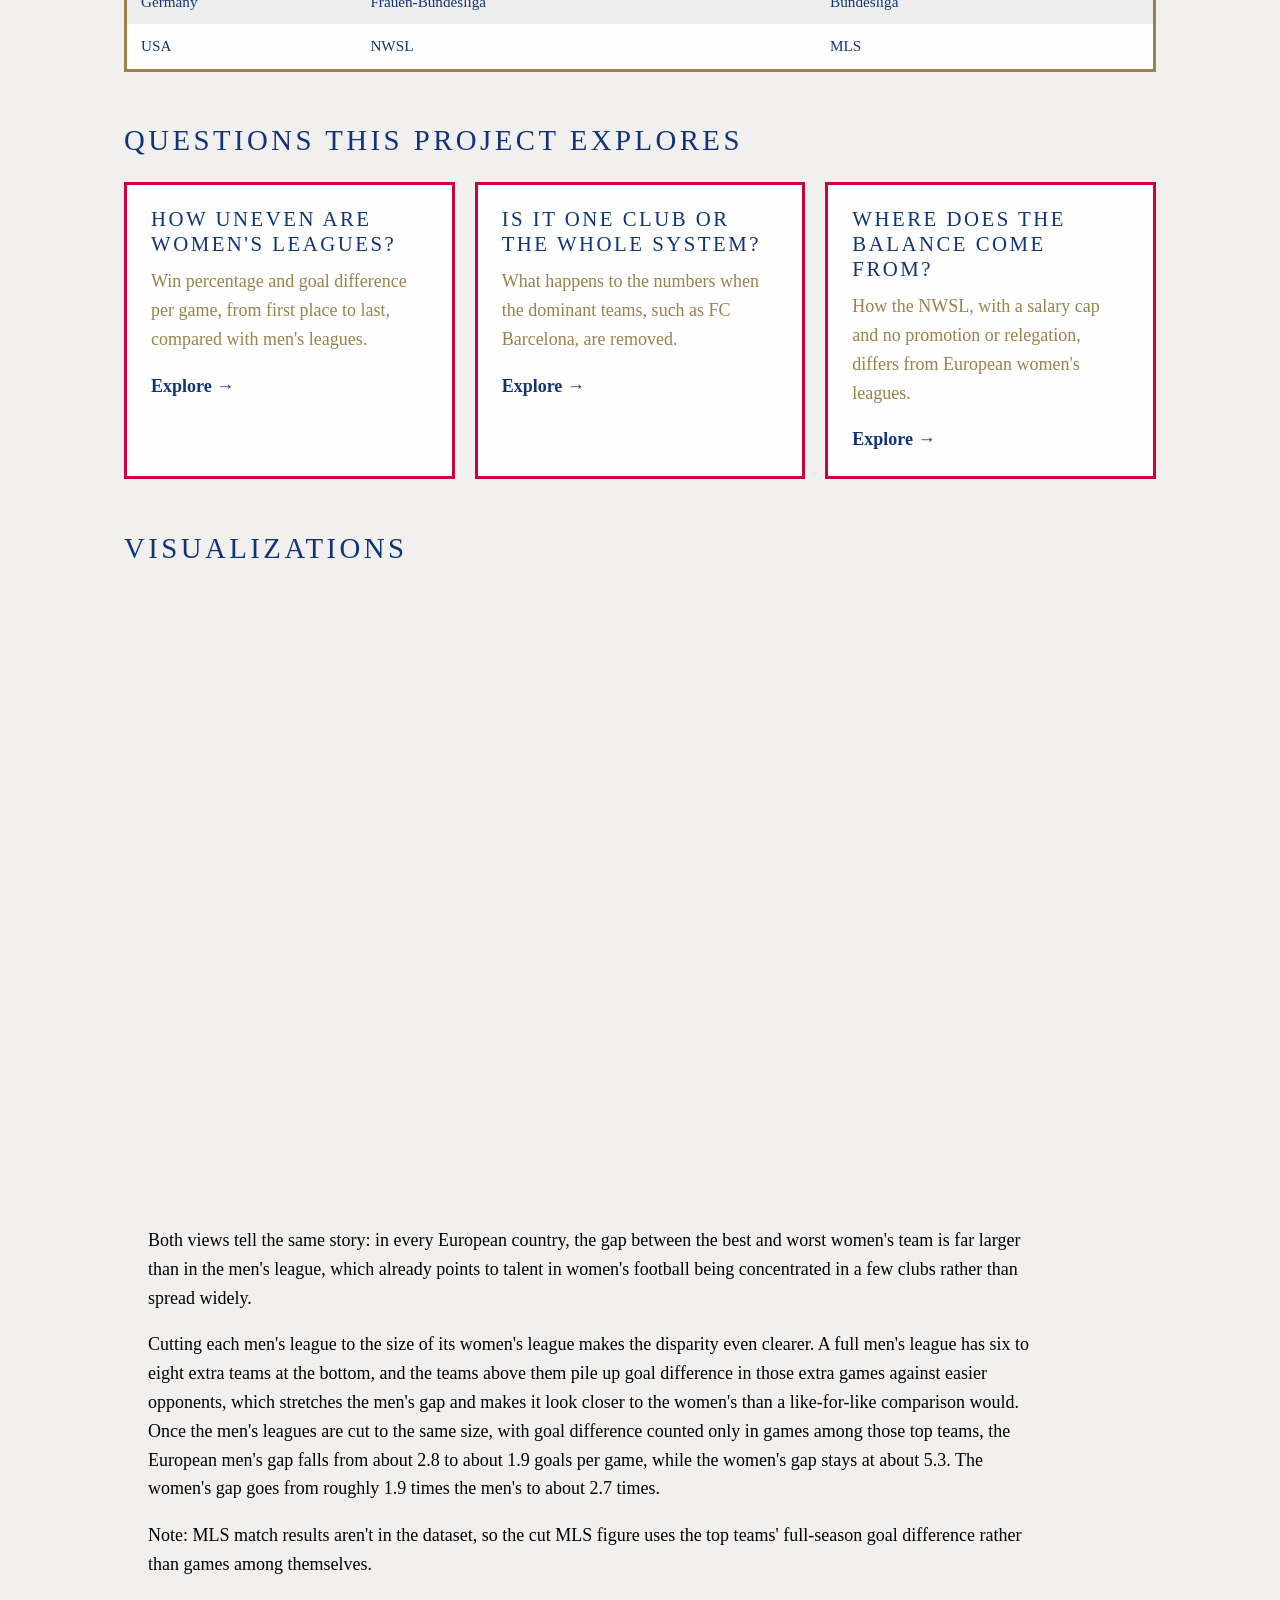
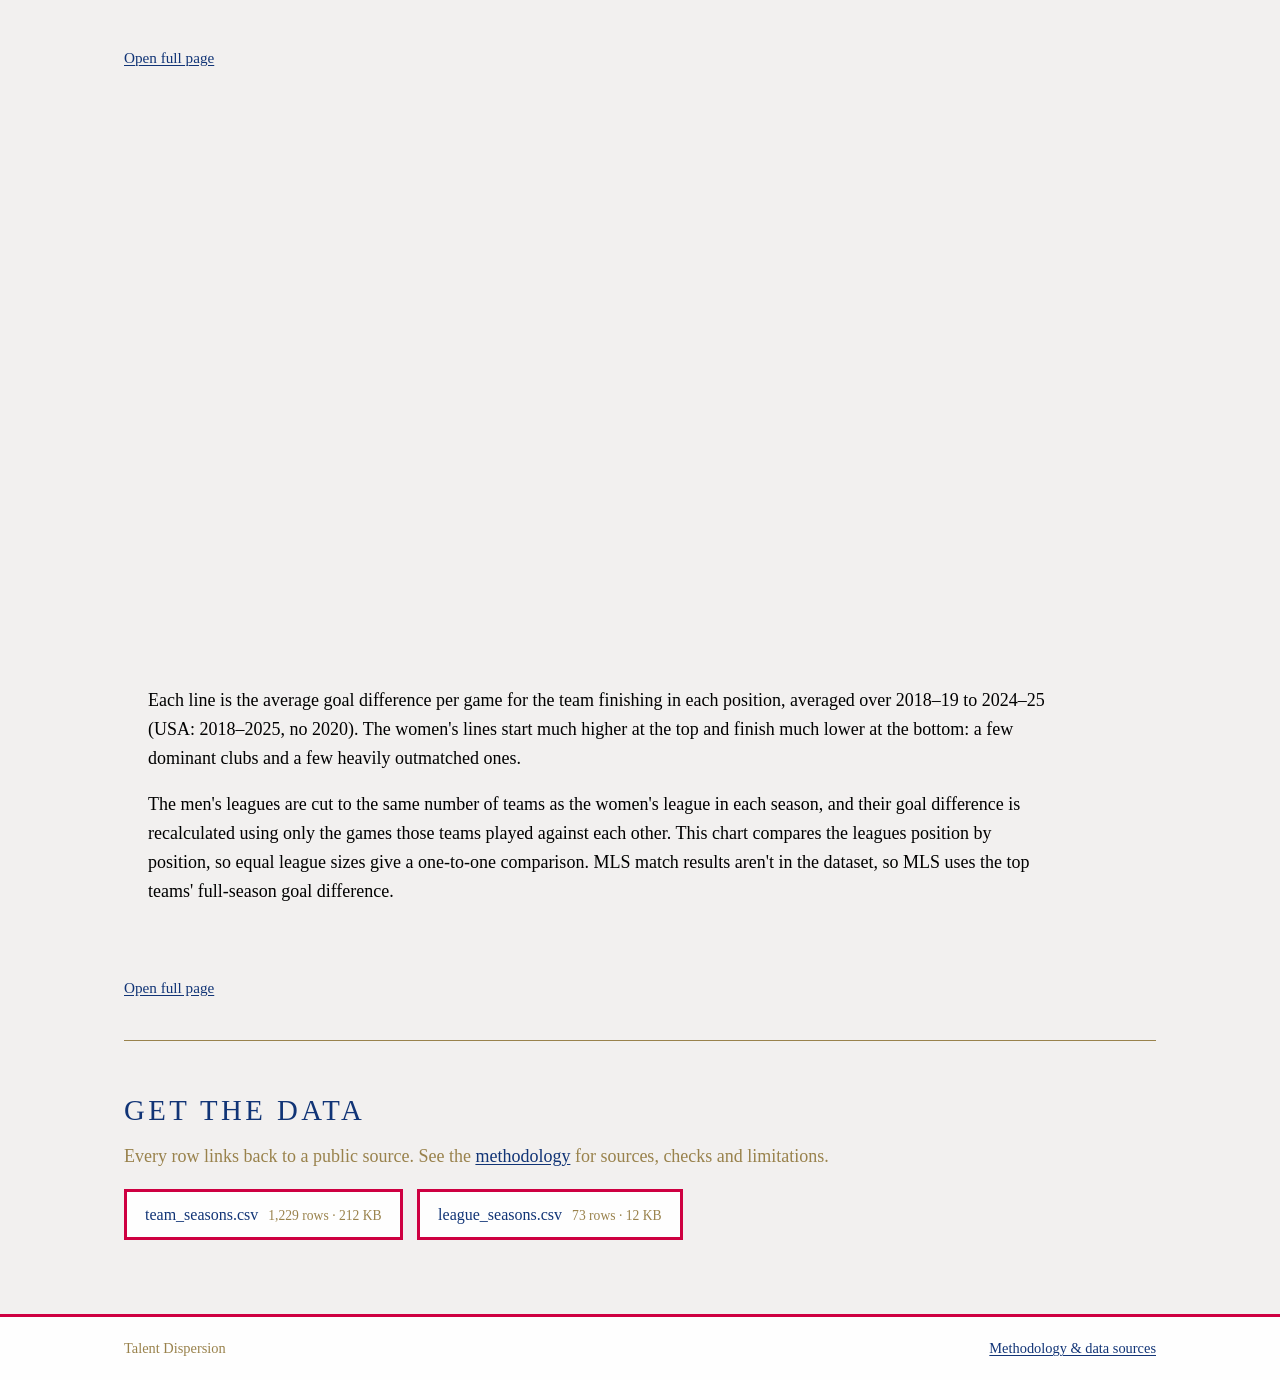
==== commit a60f99ff: "main page change" ====
--- a/index.html
+++ b/index.html
@@ -3,7 +3,7 @@
 <head>
   <meta charset="UTF-8">
   <meta name="viewport" content="width=device-width, initial-scale=1.0">
-  <title>The Talent Gap | Women's Football Data Visualization</title>
+  <title>Talent Dispersion | Women's Football Data Visualization</title>
   <meta name="description" content="A data visualization project comparing competitive balance and goal difference across women's and men's top-flight football leagues, 2017–2026.">
   <link rel="stylesheet" href="css/style.css">
 </head>
@@ -11,7 +11,7 @@
 
   <header class="site-header">
     <div class="container">
-      <a class="site-title" href="index.html"><span class="mark">&#9632;</span> The Talent Gap</a>
+      <a class="site-title" href="index.html"><span class="mark">&#9632;</span> Talent Dispersion</a>
       <button class="nav-toggle" aria-expanded="false" aria-controls="site-nav">Menu</button>
       <nav class="site-nav" id="site-nav" aria-label="Main">
         <ul>
@@ -30,12 +30,55 @@
 
       <section class="hero">
         <p class="eyebrow">Women's football &middot; Data visualization</p>
-        <h1>The Talent Gap</h1>
+        <h1>Talent Dispersion</h1>
         <p class="lede">
           How unevenly is talent spread across women's football? This project compares
           final league tables from five women's and five men's top flights to measure
           the gap between the best and worst teams, and what it means for growing the game.
         </p>
+      </section>
+
+      <section aria-labelledby="takeaways-heading">
+        <h2 id="takeaways-heading">Key takeaways</h2>
+
+        <h3>Findings</h3>
+        <ol>
+          <li>
+            Results in women's leagues are far more uneven than in the men's leagues. Across the four
+            European leagues, the gap between the first- and last-place team averages about 5.3 goals per
+            game for women, against 2.8 for men, and 1.9 once each men's league is cut to the size of the
+            women's league.
+          </li>
+          <li>
+            The same clubs win almost every year. Over the last decade (2016&ndash;17 to 2025&ndash;26), Lyon
+            won 9 of 10 French titles, Chelsea won 8 English titles, and Barcelona won 7 Spanish titles, all in
+            a row. In Germany, Bayern and Wolfsburg took first and second place every single season.
+          </li>
+          <li>
+            The NWSL is the exception. Its gap (2.0 goals per game) is close to MLS's (1.9), and 7 different
+            teams finished first in the 9 seasons in the data.
+          </li>
+        </ol>
+
+        <h3>Takeaways</h3>
+        <ol>
+          <li>
+            Women's football has a concentration problem: results, and very likely talent, sit in a handful
+            of clubs in each country.
+          </li>
+          <li>
+            The NWSL's balance comes largely from its hard salary cap, so it is partly by design. Capping what
+            every team can spend keeps teams even, but it also puts a ceiling on how much top talent any one
+            team can afford, and it makes it harder to keep stars who are offered more in Europe. Whether the
+            cap is good or bad for the league is still an open question, but its balance should not be read
+            as proof of a deep talent pool.
+          </li>
+          <li>
+            The concentration is not fixing itself. A different champion in one season, such as Manchester
+            City in England in 2025&ndash;26, is not yet a trend. Spreading talent more evenly will take
+            deliberate choices by leagues, clubs and owners.
+          </li>
+        </ol>
       </section>
 
       <section aria-labelledby="dataset-heading">
@@ -117,7 +160,7 @@
 
   <footer class="site-footer">
     <div class="container">
-      <span id="year"></span> The Talent Gap</span>
+      <span>Talent Dispersion</span>
       <span><a href="methodology.html">Methodology &amp; data sources</a></span>
     </div>
   </footer>
